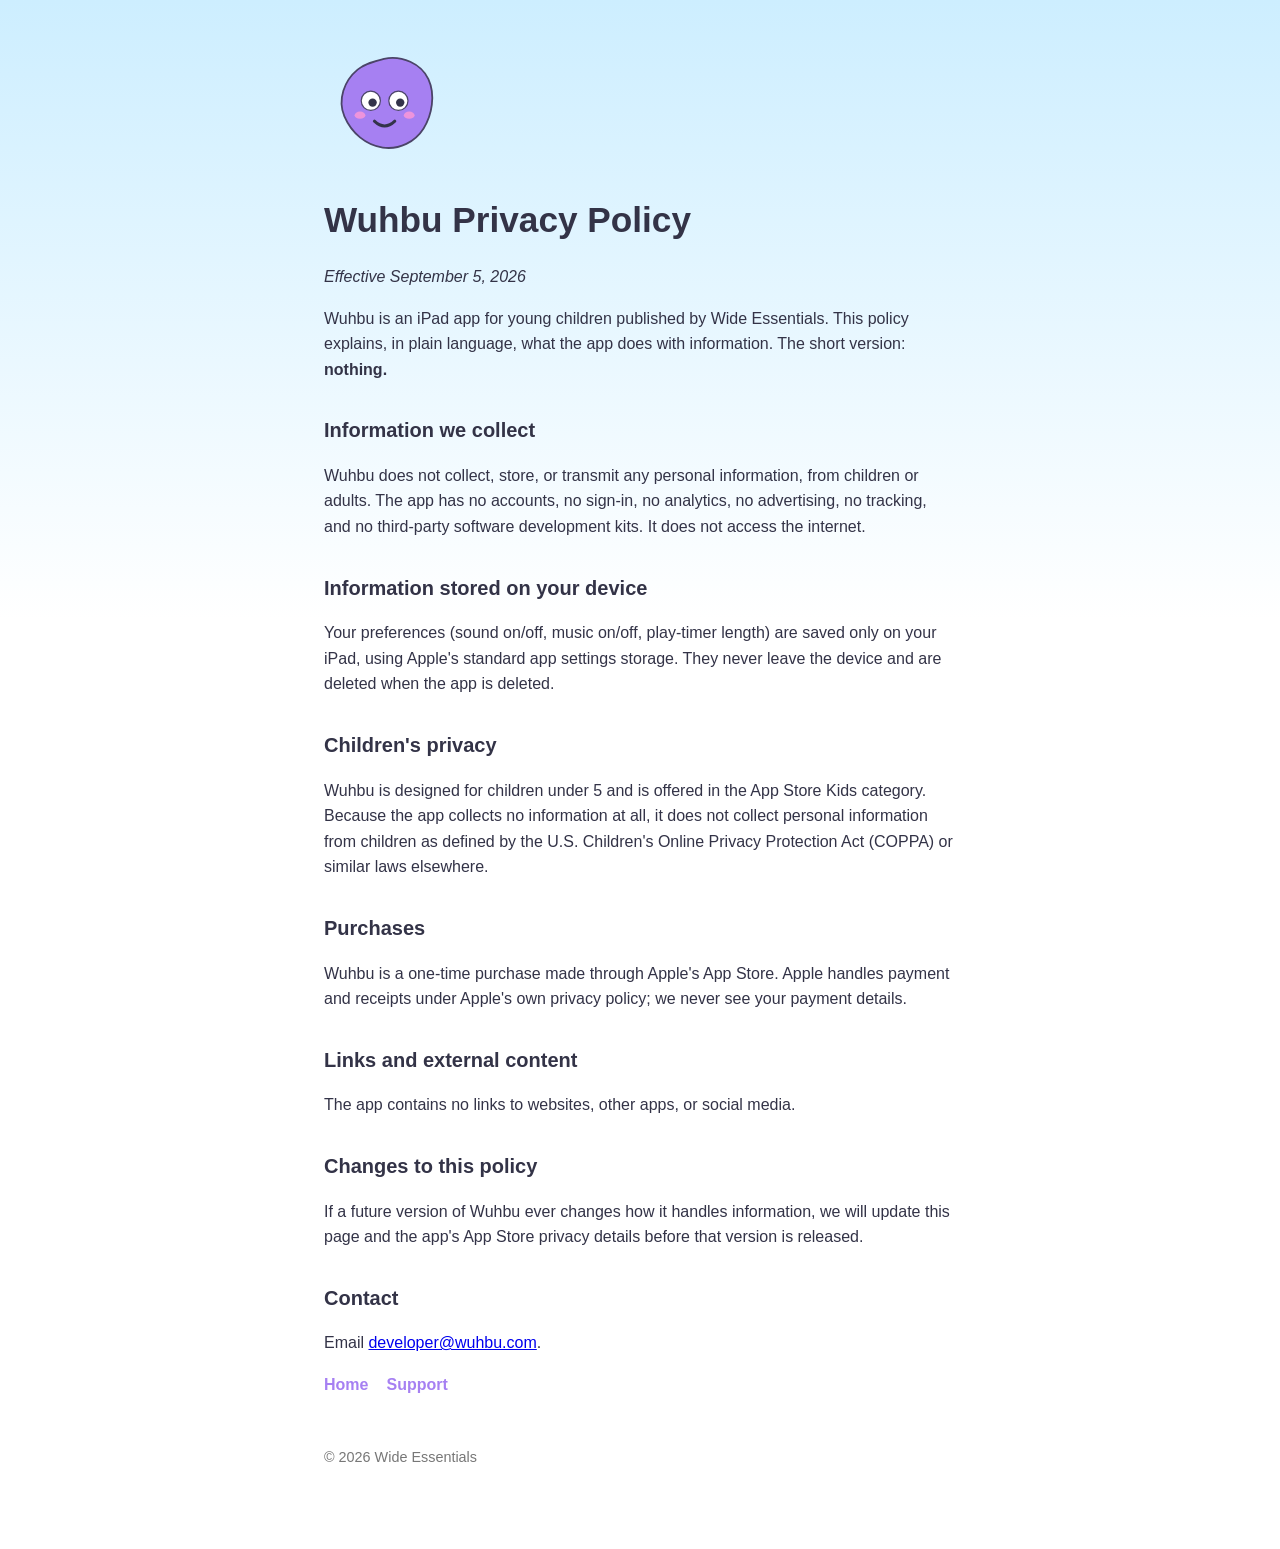
==== privacy.html @ 0a5bd7e2 "Add files via upload" ====
<!doctype html>
<html lang="en"><head><meta charset="utf-8"><meta name="viewport" content="width=device-width,initial-scale=1">
<title>Wuhbu — Privacy Policy</title><link rel="stylesheet" href="style.css"></head>
<body><main>
<svg class="blob" viewBox="0 0 200 200" aria-hidden="true"><path d="M100 18c30-6 62 8 74 34 12 26 6 60-8 82-14 22-40 36-68 32-28-4-52-24-64-52C22 86 34 54 56 36c12-10 28-14 44-18z" fill="#a680f2" stroke="#4b4468" stroke-width="3"/><circle cx="78" cy="88" r="16" fill="#fff" stroke="#4b4468" stroke-width="2"/><circle cx="124" cy="88" r="16" fill="#fff" stroke="#4b4468" stroke-width="2"/><circle cx="81" cy="91" r="7" fill="#33334a"/><circle cx="127" cy="91" r="7" fill="#33334a"/><ellipse cx="60" cy="112" rx="9" ry="6" fill="#ff99d6" opacity=".8"/><ellipse cx="142" cy="112" rx="9" ry="6" fill="#ff99d6" opacity=".8"/><path d="M84 122q17 16 34 0" fill="none" stroke="#33334a" stroke-width="5" stroke-linecap="round"/></svg>
<h1>Wuhbu Privacy Policy</h1>
<p><em>Effective September 5, 2026</em></p>
<p>Wuhbu is an iPad app for young children published by Wide Essentials. This policy explains, in plain language, what the app does with information. The short version: <strong>nothing.</strong></p>
<h2>Information we collect</h2>
<p>Wuhbu does not collect, store, or transmit any personal information, from children or adults. The app has no accounts, no sign-in, no analytics, no advertising, no tracking, and no third-party software development kits. It does not access the internet.</p>
<h2>Information stored on your device</h2>
<p>Your preferences (sound on/off, music on/off, play-timer length) are saved only on your iPad, using Apple's standard app settings storage. They never leave the device and are deleted when the app is deleted.</p>
<h2>Children's privacy</h2>
<p>Wuhbu is designed for children under 5 and is offered in the App Store Kids category. Because the app collects no information at all, it does not collect personal information from children as defined by the U.S. Children's Online Privacy Protection Act (COPPA) or similar laws elsewhere.</p>
<h2>Purchases</h2>
<p>Wuhbu is a one-time purchase made through Apple's App Store. Apple handles payment and receipts under Apple's own privacy policy; we never see your payment details.</p>
<h2>Links and external content</h2>
<p>The app contains no links to websites, other apps, or social media.</p>
<h2>Changes to this policy</h2>
<p>If a future version of Wuhbu ever changes how it handles information, we will update this page and the app's App Store privacy details before that version is released.</p>
<h2>Contact</h2>
<p>Email <a href="mailto:developer@wuhbu.com">developer@wuhbu.com</a>.</p>
<nav><a href="index.html">Home</a><a href="support.html">Support</a></nav>
<footer>© 2026 Wide Essentials</footer>
</main></body></html>
---- style.css ----
:root { --sky:#8cd9ff; --ink:#333347; --grape:#a680f2; }
* { box-sizing: border-box; }
body { margin:0; font-family: -apple-system, "SF Pro Rounded", "Segoe UI", Helvetica, Arial, sans-serif; color:var(--ink); background: linear-gradient(#cdeeff, #ffffff 40%); min-height:100vh; }
main { max-width: 680px; margin: 0 auto; padding: 48px 24px 80px; line-height: 1.6; }
h1 { font-size: 2.2rem; margin: 0 0 8px; }
h2 { font-size: 1.25rem; margin-top: 2rem; }
.badge { display:inline-block; background:var(--grape); color:#fff; border-radius:999px; padding:4px 14px; font-weight:700; font-size:.9rem; }
nav a { margin-right: 18px; color: var(--grape); font-weight: 700; text-decoration: none; }
footer { margin-top: 48px; font-size: .9rem; color: #777; }
.blob { width: 120px; height: 120px; margin: 0 0 16px; }
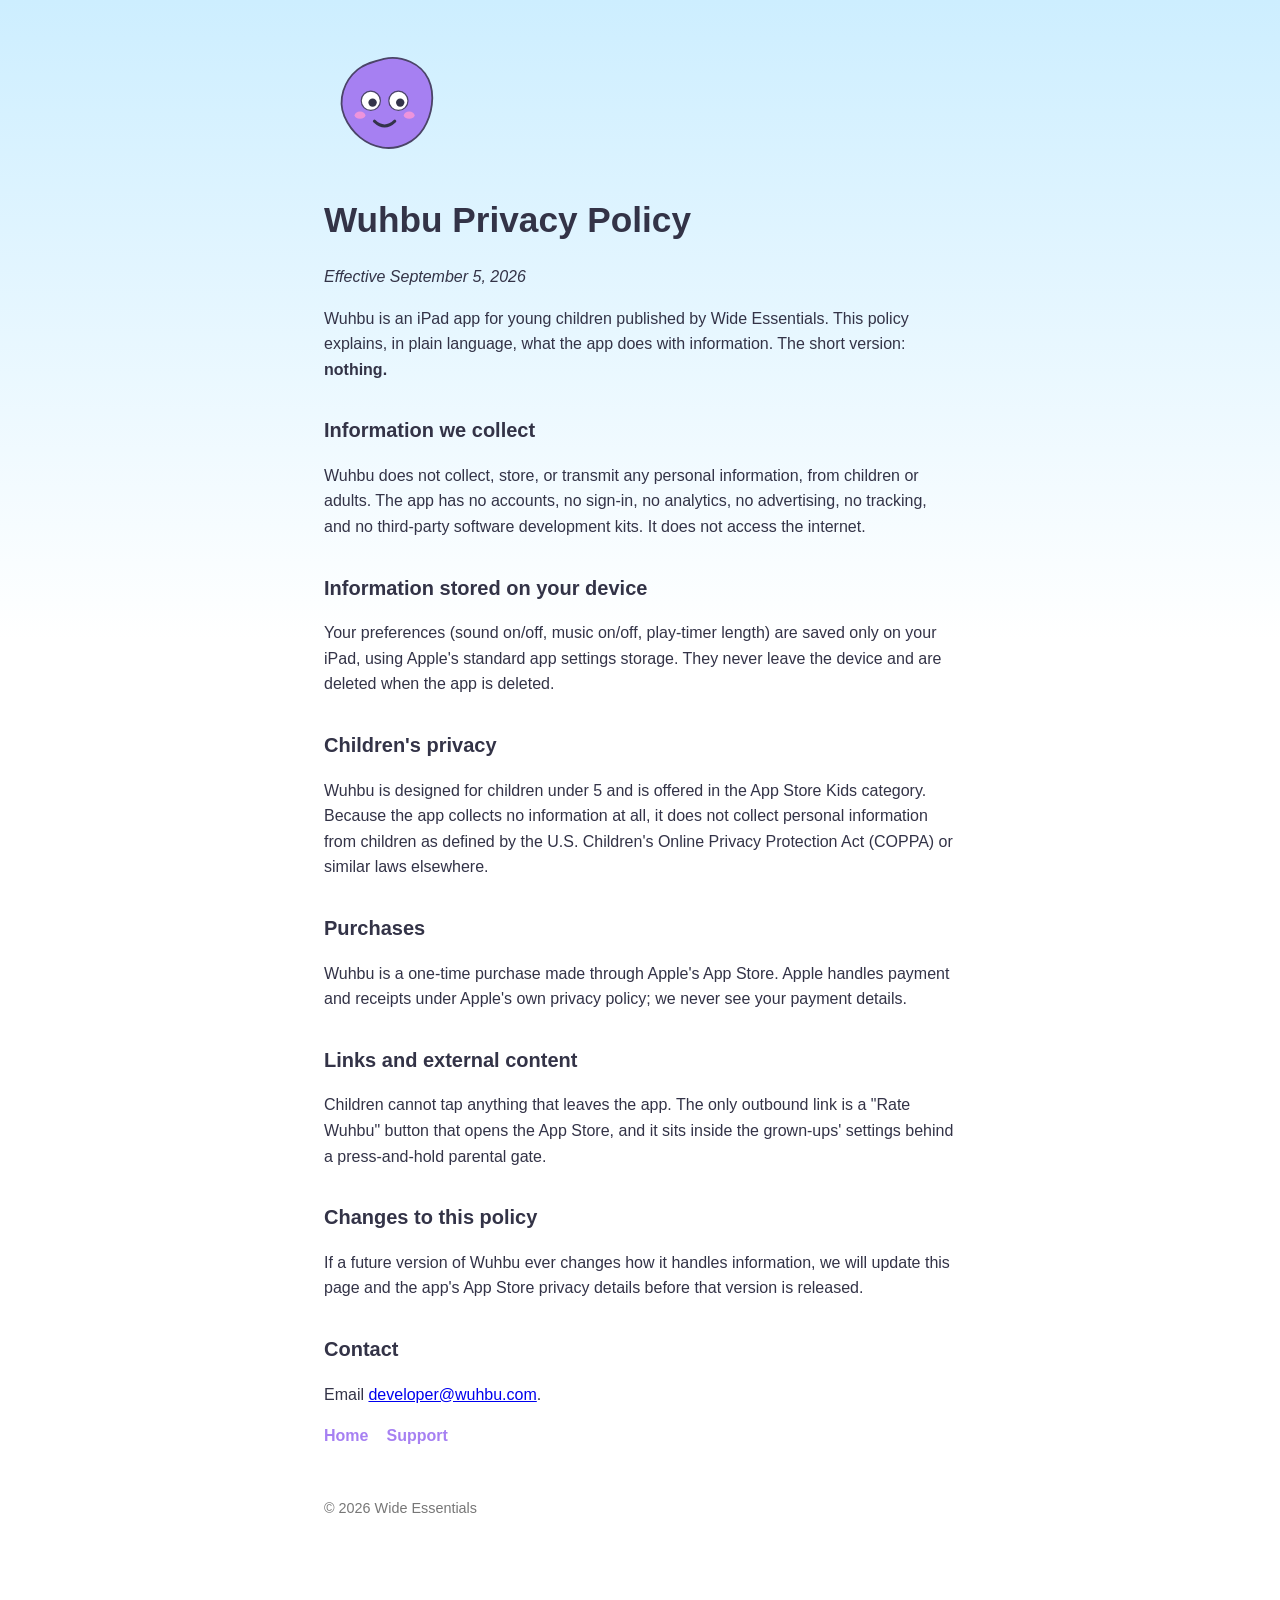
==== commit 68fd5723: "Add files via upload" ====
--- a/privacy.html
+++ b/privacy.html
@@ -15,7 +15,7 @@
 <h2>Purchases</h2>
 <p>Wuhbu is a one-time purchase made through Apple's App Store. Apple handles payment and receipts under Apple's own privacy policy; we never see your payment details.</p>
 <h2>Links and external content</h2>
-<p>The app contains no links to websites, other apps, or social media.</p>
+<p>Children cannot tap anything that leaves the app. The only outbound link is a "Rate Wuhbu" button that opens the App Store, and it sits inside the grown-ups' settings behind a press-and-hold parental gate.</p>
 <h2>Changes to this policy</h2>
 <p>If a future version of Wuhbu ever changes how it handles information, we will update this page and the app's App Store privacy details before that version is released.</p>
 <h2>Contact</h2>
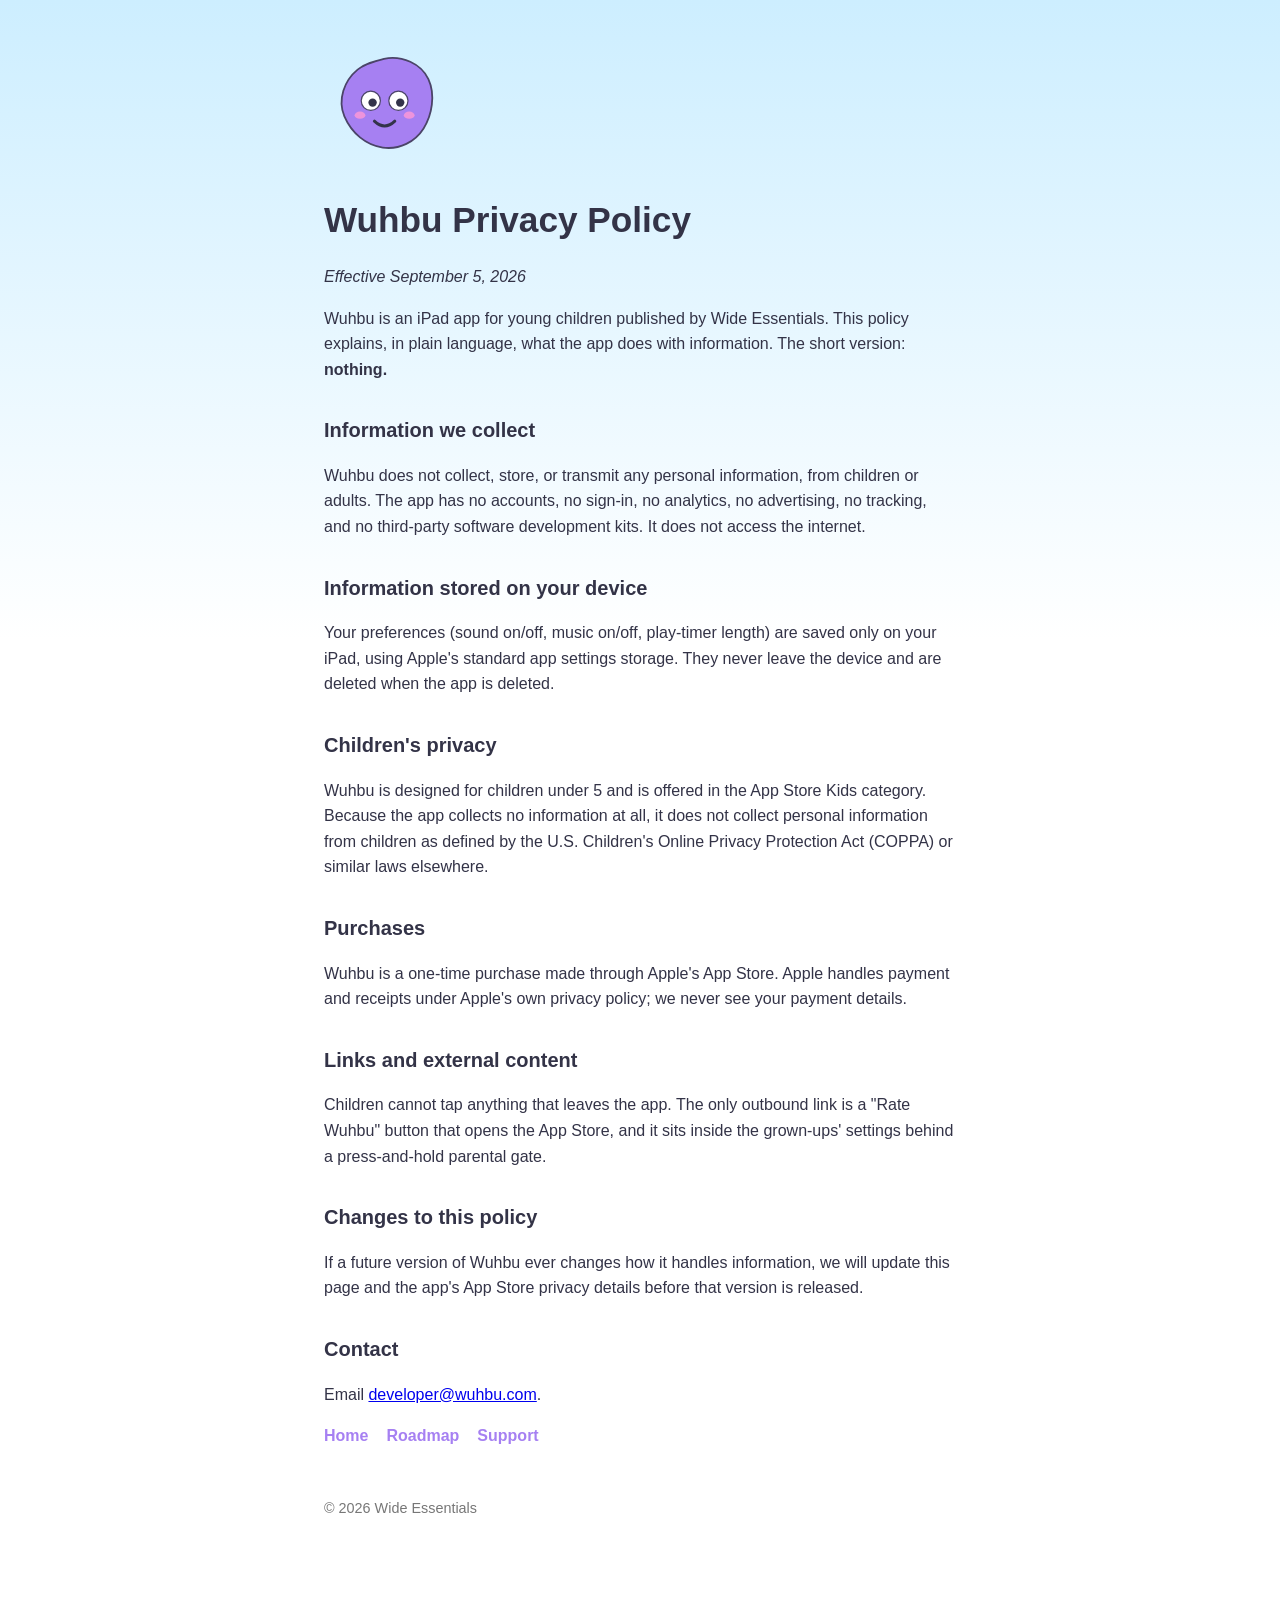
==== commit bba50551: "Add files via upload" ====
--- a/privacy.html
+++ b/privacy.html
@@ -20,6 +20,6 @@
 <p>If a future version of Wuhbu ever changes how it handles information, we will update this page and the app's App Store privacy details before that version is released.</p>
 <h2>Contact</h2>
 <p>Email <a href="mailto:developer@wuhbu.com">developer@wuhbu.com</a>.</p>
-<nav><a href="index.html">Home</a><a href="support.html">Support</a></nav>
+<nav><a href="index.html">Home</a><a href="roadmap.html">Roadmap</a><a href="support.html">Support</a></nav>
 <footer>© 2026 Wide Essentials</footer>
 </main></body></html>
